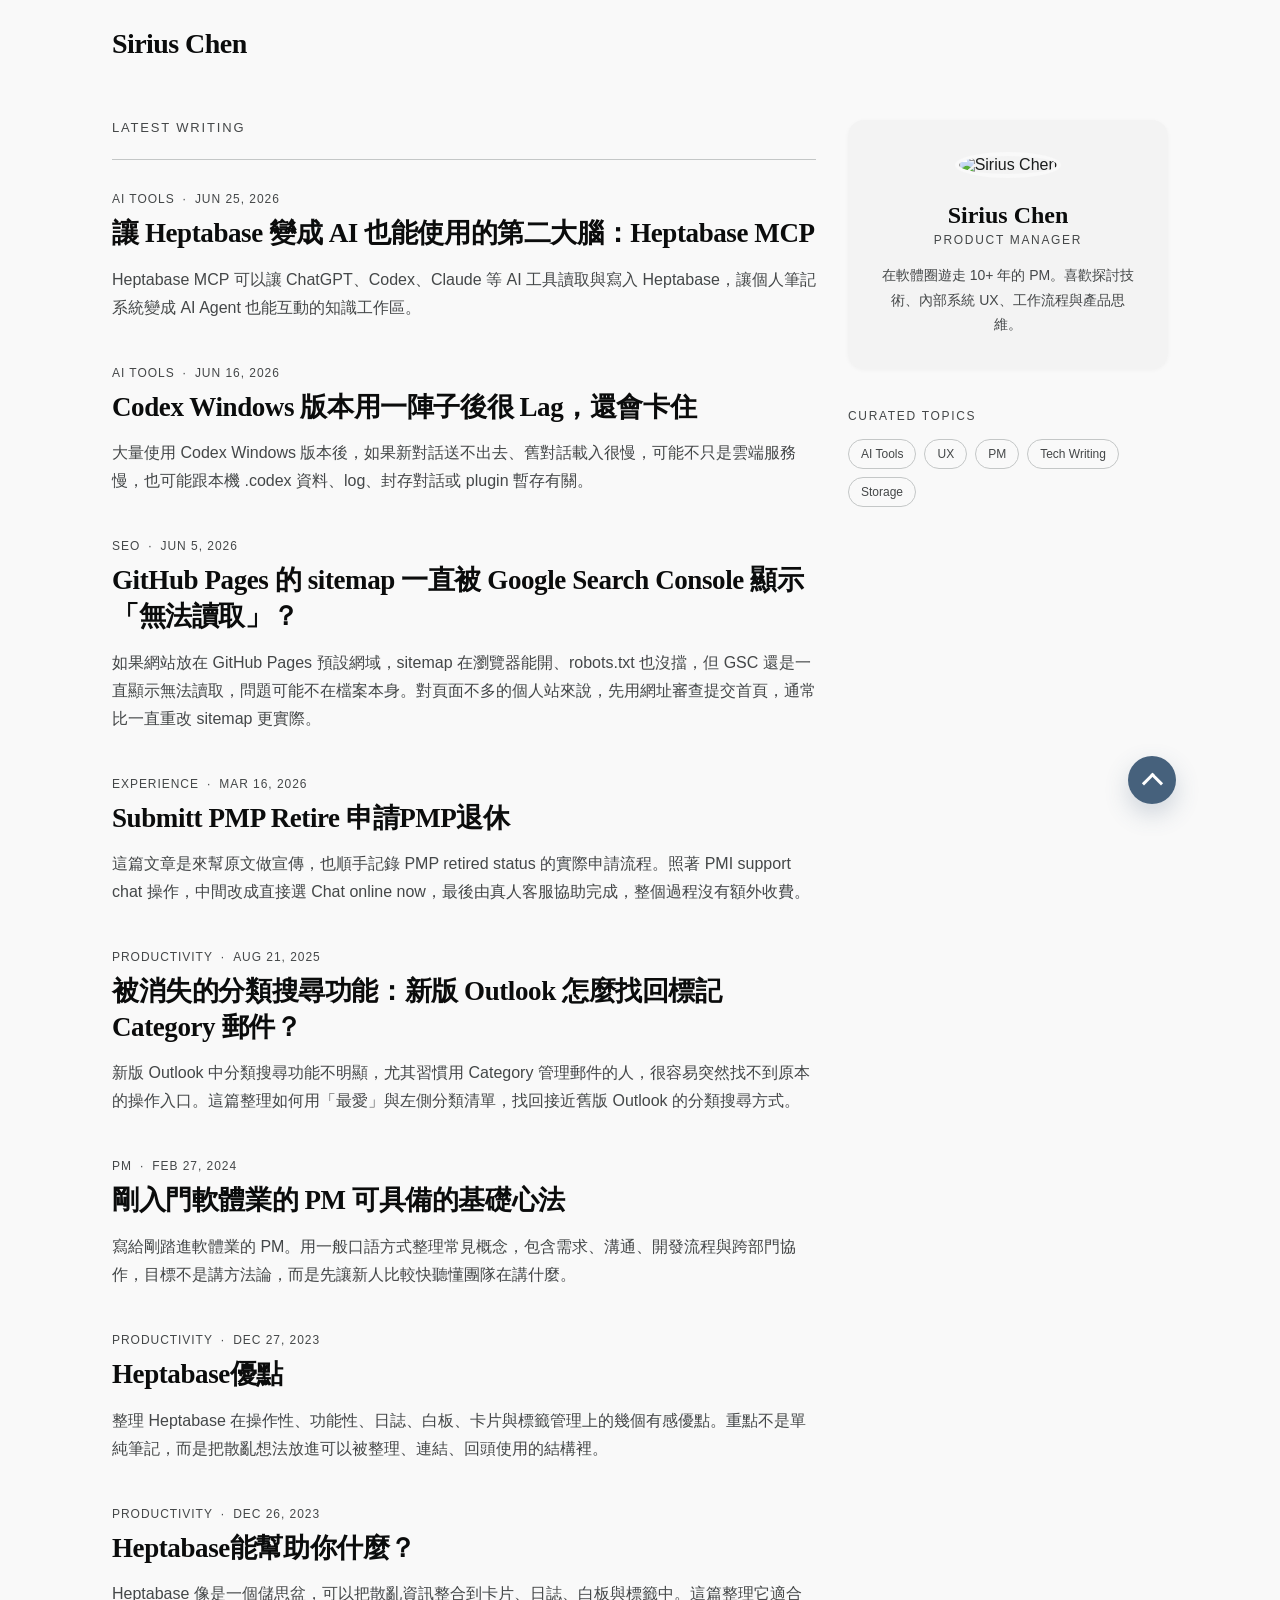
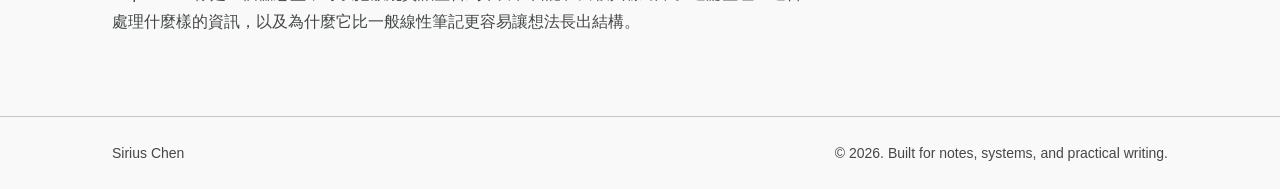
==== index.html @ a60af759 "Add Heptabase MCP article to homepage" ====
<!DOCTYPE html>
<html lang="zh-Hant" itemscope itemtype="https://schema.org/WebSite">
<head>
  <meta charset="UTF-8" />
  <meta name="viewport" content="width=device-width, initial-scale=1.0" />
  <meta http-equiv="Content-Security-Policy" content="default-src 'self'; script-src 'self' https://www.googletagmanager.com; style-src 'self' https://fonts.googleapis.com; font-src https://fonts.gstatic.com; img-src 'self' data: https://avatars.githubusercontent.com https://miro.medium.com https://www.google-analytics.com https://www.googletagmanager.com; connect-src 'self' https://www.google-analytics.com https://region1.google-analytics.com https://analytics.google.com; object-src 'none'; base-uri 'self'; form-action 'none'; upgrade-insecure-requests" />
  <meta name="referrer" content="strict-origin-when-cross-origin" />
  <meta name="google-site-verification" content="9Rqjao41wsX3gWaNr43KaB57rugNx2nP4c1n6tRnTf4" />
  <meta name="description" content="Sirius Chen 的個人寫作網站，整理產品管理、內部系統 UX、技術寫作、軟體 PM 基礎與生產力工具使用經驗。" />
  <meta name="author" content="Sirius Chen" />
  <meta name="robots" content="index, follow, max-image-preview:large" />
  <meta property="og:type" content="website" />
  <meta property="og:title" content="Sirius Chen | PM Notes, UX Notes, Tech Writing" />
  <meta property="og:description" content="產品管理、內部系統 UX、技術寫作與生產力工具筆記。" />
  <meta property="og:url" content="https://rainsilent.github.io/" />
  <meta property="og:image" content="https://avatars.githubusercontent.com/u/31679797?v=4" />
  <meta name="twitter:card" content="summary" />
  <meta itemprop="name" content="Sirius Chen" />
  <meta itemprop="url" content="https://rainsilent.github.io/" />
  <title>Sirius Chen | PM Notes, UX Notes, Tech Writing</title>
  <link rel="canonical" href="https://rainsilent.github.io/" />
  <link rel="icon" type="image/png" sizes="32x32" href="/favicon-32x32.png?v=5" />
  <link rel="icon" type="image/png" sizes="16x16" href="/favicon-16x16.png?v=5" />
  <link rel="shortcut icon" href="/favicon.ico?v=5" />
  <link rel="preconnect" href="https://fonts.googleapis.com" />
  <link rel="preconnect" href="https://fonts.gstatic.com" crossorigin />
  <link href="https://fonts.googleapis.com/css2?family=Inter:wght@400;500;600&family=Source+Serif+4:opsz,wght@8..60,400;600;700&display=swap" rel="stylesheet" />
  <link rel="stylesheet" href="/assets/site.css" />
  <script async src="https://www.googletagmanager.com/gtag/js?id=G-TNK5EKH9TE"></script>
  <script src="/assets/analytics.js" defer></script>
</head>
<body id="top">
  <div class="home-site" itemprop="about" itemscope itemtype="https://schema.org/Person">
    <header class="header"><a class="brand" href="/" itemprop="url"><span itemprop="name">Sirius Chen</span></a></header>
    <main class="home-layout">
      <section>
        <div class="section-label">Latest Writing</div><div class="rule"></div>
        <div class="post-list">
          <article class="post" itemscope itemtype="https://schema.org/Article"><div class="post-meta"><span itemprop="articleSection">AI Tools</span><span>·</span><time datetime="2026-06-25" itemprop="datePublished">Jun 25, 2026</time></div><h1 itemprop="headline"><a href="/articles/heptabase-mcp.html" itemprop="url">讓 Heptabase 變成 AI 也能使用的第二大腦：Heptabase MCP</a></h1><p itemprop="description">Heptabase MCP 可以讓 ChatGPT、Codex、Claude 等 AI 工具讀取與寫入 Heptabase，讓個人筆記系統變成 AI Agent 也能互動的知識工作區。</p></article>
          <article class="post" itemscope itemtype="https://schema.org/Article"><div class="post-meta"><span itemprop="articleSection">AI Tools</span><span>·</span><time datetime="2026-06-16" itemprop="datePublished">Jun 16, 2026</time></div><h1 itemprop="headline"><a href="/articles/codex-windows-lag-or-freeze.html" itemprop="url">Codex Windows 版本用一陣子後很 Lag，還會卡住</a></h1><p itemprop="description">大量使用 Codex Windows 版本後，如果新對話送不出去、舊對話載入很慢，可能不只是雲端服務慢，也可能跟本機 .codex 資料、log、封存對話或 plugin 暫存有關。</p></article>
          <article class="post" itemscope itemtype="https://schema.org/Article"><div class="post-meta"><span itemprop="articleSection">SEO</span><span>·</span><time datetime="2026-06-05" itemprop="datePublished">Jun 5, 2026</time></div><h1 itemprop="headline"><a href="/articles/github-pages-sitemap-gsc.html" itemprop="url">GitHub Pages 的 sitemap 一直被 Google Search Console 顯示「無法讀取」？</a></h1><p itemprop="description">如果網站放在 GitHub Pages 預設網域，sitemap 在瀏覽器能開、robots.txt 也沒擋，但 GSC 還是一直顯示無法讀取，問題可能不在檔案本身。對頁面不多的個人站來說，先用網址審查提交首頁，通常比一直重改 sitemap 更實際。</p></article>
          <article class="post" itemscope itemtype="https://schema.org/Article"><div class="post-meta"><span itemprop="articleSection">Experience</span><span>·</span><time datetime="2026-03-16" itemprop="datePublished">Mar 16, 2026</time></div><h1 itemprop="headline"><a href="/articles/pmp-retire.html" itemprop="url">Submitt PMP Retire 申請PMP退休</a></h1><p itemprop="description">這篇文章是來幫原文做宣傳，也順手記錄 PMP retired status 的實際申請流程。照著 PMI support chat 操作，中間改成直接選 Chat online now，最後由真人客服協助完成，整個過程沒有額外收費。</p></article>
          <article class="post" itemscope itemtype="https://schema.org/Article"><div class="post-meta"><span itemprop="articleSection">Productivity</span><span>·</span><time datetime="2025-08-21" itemprop="datePublished">Aug 21, 2025</time></div><h1 itemprop="headline"><a href="/articles/outlook-category-search.html" itemprop="url">被消失的分類搜尋功能：新版 Outlook 怎麼找回標記Category 郵件？</a></h1><p itemprop="description">新版 Outlook 中分類搜尋功能不明顯，尤其習慣用 Category 管理郵件的人，很容易突然找不到原本的操作入口。這篇整理如何用「最愛」與左側分類清單，找回接近舊版 Outlook 的分類搜尋方式。</p></article>
          <article class="post" itemscope itemtype="https://schema.org/Article"><div class="post-meta"><span itemprop="articleSection">PM</span><span>·</span><time datetime="2024-02-27" itemprop="datePublished">Feb 27, 2024</time></div><h1 itemprop="headline"><a href="/articles/pm-basic-mindset.html" itemprop="url">剛入門軟體業的 PM 可具備的基礎心法</a></h1><p itemprop="description">寫給剛踏進軟體業的 PM。用一般口語方式整理常見概念，包含需求、溝通、開發流程與跨部門協作，目標不是講方法論，而是先讓新人比較快聽懂團隊在講什麼。</p></article>
          <article class="post" itemscope itemtype="https://schema.org/Article"><div class="post-meta"><span itemprop="articleSection">Productivity</span><span>·</span><time datetime="2023-12-27" itemprop="datePublished">Dec 27, 2023</time></div><h1 itemprop="headline"><a href="/articles/heptabase-benefits.html" itemprop="url">Heptabase優點</a></h1><p itemprop="description">整理 Heptabase 在操作性、功能性、日誌、白板、卡片與標籤管理上的幾個有感優點。重點不是單純筆記，而是把散亂想法放進可以被整理、連結、回頭使用的結構裡。</p></article>
          <article class="post" itemscope itemtype="https://schema.org/Article"><div class="post-meta"><span itemprop="articleSection">Productivity</span><span>·</span><time datetime="2023-12-26" itemprop="datePublished">Dec 26, 2023</time></div><h1 itemprop="headline"><a href="/articles/heptabase-help.html" itemprop="url">Heptabase能幫助你什麼？</a></h1><p itemprop="description">Heptabase 像是一個儲思盆，可以把散亂資訊整合到卡片、日誌、白板與標籤中。這篇整理它適合處理什麼樣的資訊，以及為什麼它比一般線性筆記更容易讓想法長出結構。</p></article>
        </div>
      </section>
      <aside class="sidebar"><section class="profile-card"><img class="avatar" src="https://avatars.githubusercontent.com/u/31679797?v=4" alt="Sirius Chen" itemprop="image" /><h2 itemprop="name">Sirius Chen</h2><div class="role" itemprop="jobTitle">Product Manager</div><p class="bio" itemprop="description">在軟體圈遊走 10+ 年的 PM。喜歡探討技術、內部系統 UX、工作流程與產品思維。</p></section><section class="topics"><h3>Curated Topics</h3><div class="topic-list"><span>AI Tools</span><span>UX</span><span>PM</span><span>Tech Writing</span><span>Storage</span></div></section></aside>
    </main>
    <a class="back-to-top" href="#top" aria-label="Back to top">⌃</a>
    <footer class="footer"><div class="footer-inner"><span>Sirius Chen</span><span>© 2026. Built for notes, systems, and practical writing.</span></div></footer>
  </div>
</body>
</html>
---- assets/site.css ----
:root {
  --background: #f9f9f9;
  --surface: #ffffff;
  --surface-low: #f3f3f3;
  --text: #1a1c1c;
  --muted: #444748;
  --line: #c4c7c7;
  --secondary: #46617c;
  --primary: #0b0c0c;
  --container: 1120px;
  --page-pad: 32px;
  --main-col: 704px;
  --side-col: 320px;
  --col-gap: 32px;
}

* { box-sizing: border-box; }

html { scroll-behavior: smooth; }

body {
  margin: 0;
  font-family: Inter, Arial, "Noto Sans TC", sans-serif;
  color: var(--text);
  background: var(--background);
}

.header {
  max-width: var(--container);
  width: 100%;
  margin: 0 auto;
  padding: 28px var(--page-pad);
  display: flex;
  align-items: center;
}

.brand {
  font-family: "Source Serif 4", Georgia, serif;
  font-size: 28px;
  font-weight: 700;
  color: var(--primary);
  text-decoration: none;
  letter-spacing: -0.02em;
}

.footer { border-top: 1px solid var(--line); }

.footer-inner {
  max-width: var(--container);
  margin: 0 auto;
  padding: 28px var(--page-pad);
  display: flex;
  justify-content: space-between;
  gap: 16px;
  color: var(--muted);
  font-size: 14px;
}

.home-site {
  min-height: 100vh;
  display: flex;
  flex-direction: column;
}

.home-layout {
  max-width: var(--container);
  width: 100%;
  margin: 0 auto;
  padding: 32px var(--page-pad) 80px;
  display: grid;
  grid-template-columns: var(--main-col) var(--side-col);
  gap: var(--col-gap);
  flex-grow: 1;
}

.section-label {
  font-size: 13px;
  font-weight: 500;
  letter-spacing: 0.14em;
  color: var(--muted);
  text-transform: uppercase;
  margin-bottom: 24px;
}

.rule {
  height: 1px;
  background: var(--line);
  margin-bottom: 32px;
}

.post-list {
  display: grid;
  gap: 44px;
}

.post-meta,
.meta {
  display: flex;
  flex-wrap: wrap;
  gap: 8px;
  align-items: center;
  color: var(--muted);
  font-size: 12px;
  font-weight: 500;
  letter-spacing: 0.08em;
  text-transform: uppercase;
  margin-bottom: 10px;
}

.post h1 {
  margin: 0 0 14px;
  font-family: "Source Serif 4", Georgia, "Noto Serif TC", serif;
  font-size: 27px;
  line-height: 1.32;
  font-weight: 600;
  letter-spacing: -0.015em;
}

.post h1 a {
  color: var(--primary);
  text-decoration: none;
  transition: color 0.2s ease;
}

.post h1 a:hover { color: var(--secondary); }

.post p {
  max-width: 720px;
  margin: 0;
  color: var(--muted);
  font-size: 16px;
  line-height: 1.75;
}

.sidebar {
  display: grid;
  align-content: start;
  gap: 40px;
}

.profile-card {
  background: var(--surface-low);
  border-radius: 16px;
  box-shadow: 0 1px 4px rgba(0, 0, 0, 0.04);
  padding: 32px;
  text-align: center;
  position: sticky;
  top: 24px;
}

.avatar {
  width: 96px;
  height: 96px;
  border-radius: 50%;
  object-fit: cover;
  margin-bottom: 24px;
  border: 4px solid var(--background);
}

.profile-card h2 {
  margin: 0 0 4px;
  font-family: "Source Serif 4", Georgia, serif;
  font-size: 24px;
  font-weight: 700;
  color: var(--primary);
}

.role {
  margin-bottom: 16px;
  color: var(--muted);
  font-size: 12px;
  font-weight: 500;
  letter-spacing: 0.14em;
  text-transform: uppercase;
}

.bio {
  margin: 0;
  color: var(--muted);
  font-size: 14px;
  line-height: 1.75;
}

.topics h3,
.recent h3 {
  margin: 0 0 16px;
  color: var(--muted);
  font-size: 12px;
  font-weight: 500;
  letter-spacing: 0.14em;
  text-transform: uppercase;
}

.topic-list {
  display: flex;
  flex-wrap: wrap;
  gap: 8px;
}

.topic-list span {
  border: 1px solid var(--line);
  border-radius: 999px;
  padding: 7px 12px;
  color: var(--muted);
  font-size: 12px;
  font-weight: 500;
  background: transparent;
}

.article-page {
  max-width: var(--container);
  margin: 0 auto;
  padding: 32px var(--page-pad) 88px;
  display: grid;
  grid-template-columns: minmax(0, 760px) 300px;
  gap: 56px;
}

.back-link {
  display: inline-block;
  margin-bottom: 40px;
  color: var(--muted);
  text-decoration: none;
  font-size: 13px;
  font-weight: 500;
  letter-spacing: 0.08em;
  text-transform: uppercase;
}

.back-link:hover { color: var(--secondary); }

.article-title {
  margin: 0 0 28px;
  font-family: "Source Serif 4", Georgia, "Noto Serif TC", serif;
  font-size: 30px;
  line-height: 1.34;
  font-weight: 650;
  letter-spacing: -0.012em;
  color: var(--primary);
}

.article-body {
  font-family: "Source Serif 4", Georgia, "Noto Serif TC", serif;
  font-size: 19px;
  line-height: 1.82;
}

.article-body p { margin: 0 0 28px; }

.article-body ul {
  margin: 0 0 28px 1.2em;
  padding: 0;
}

.article-body li {
  margin-bottom: 8px;
}

.article-body pre {
  margin: 0 0 28px;
  padding: 18px 20px;
  overflow-x: auto;
  border: 1px solid rgba(70, 97, 124, 0.18);
  border-radius: 12px;
  background: #eef0f2;
  color: #25384a;
  font-family: Inter, Arial, "Noto Sans TC", sans-serif;
  font-size: 14px;
  line-height: 1.65;
}

.article-body pre code {
  padding: 0;
  border: 0;
  background: transparent;
  font-size: inherit;
}

.article-body h2 {
  margin: 44px 0 16px;
  font-family: Inter, Arial, "Noto Sans TC", sans-serif;
  font-size: 16px;
  letter-spacing: 0.04em;
  color: var(--secondary);
}

.article-body a {
  color: var(--primary);
  text-decoration-thickness: 1px;
  text-underline-offset: 4px;
  word-break: break-word;
}

.article-body code,
.post code,
.bio code {
  padding: 0.12em 0.36em;
  border: 1px solid rgba(70, 97, 124, 0.18);
  border-radius: 6px;
  background: #eef0f2;
  color: #25384a;
  font-family: Inter, Arial, "Noto Sans TC", sans-serif;
  font-size: 0.9em;
  font-weight: 500;
  letter-spacing: 0;
  word-break: break-word;
}

.article-body blockquote,
.article-body .highlight-block {
  margin: 0 0 36px;
  padding: 24px 28px;
  background: var(--surface-low);
  border-left: 4px solid var(--secondary);
  border-radius: 12px;
  color: var(--muted);
  font-family: Inter, Arial, "Noto Sans TC", sans-serif;
  font-size: 16px;
  line-height: 1.75;
}

.article-body .highlight-block {
  color: var(--text);
}

.article-body .highlight-block p,
p.highlight-block {
  margin-bottom: 28px;
}

.article-body figure {
  margin: 44px 0;
  padding: 0;
  background: transparent;
  border: 0;
  border-radius: 0;
  box-shadow: none;
}

.article-body figure img {
  display: block;
  max-width: 100%;
  height: auto;
  margin: 0 auto;
  border-radius: 0;
}

.article-body figcaption {
  margin-top: 12px;
  color: var(--muted);
  font-family: Inter, Arial, sans-serif;
  font-size: 12px;
  line-height: 1.5;
  text-align: center;
}

.back-to-top {
  position: fixed;
  right: max(28px, calc((100vw - var(--container)) / 2 + 24px));
  bottom: 96px;
  z-index: 20;
  width: 48px;
  height: 48px;
  border-radius: 50%;
  display: flex;
  align-items: center;
  justify-content: center;
  background: var(--secondary);
  color: #fff;
  text-decoration: none;
  font-size: 0;
  line-height: 1;
  box-shadow: 0 10px 24px rgba(70, 97, 124, 0.24);
  transition: transform 0.2s ease, background 0.2s ease, box-shadow 0.2s ease;
}

.back-to-top::before {
  content: "";
  width: 12px;
  height: 12px;
  border-top: 3px solid currentColor;
  border-left: 3px solid currentColor;
  transform: rotate(45deg) translate(2px, 2px);
}

.back-to-top:hover {
  background: var(--primary);
  transform: translateY(-2px);
  box-shadow: 0 14px 28px rgba(11, 12, 12, 0.2);
}

.aside-block {
  position: sticky;
  top: 28px;
  display: grid;
  gap: 36px;
}

.recent a {
  display: block;
  color: var(--primary);
  text-decoration: none;
  font-family: "Source Serif 4", Georgia, serif;
  font-size: 16px;
  line-height: 1.35;
  font-weight: 600;
  margin-bottom: 16px;
}

.recent a:hover { color: var(--secondary); }

.author-card {
  margin-top: 64px;
  padding-top: 32px;
  border-top: 1px solid var(--line);
}

.author-inner {
  display: flex;
  gap: 24px;
  align-items: center;
  background: var(--surface-low);
  border-radius: 16px;
  padding: 28px;
}

.author-inner img {
  width: 88px;
  height: 88px;
  border-radius: 50%;
  object-fit: cover;
  border: 4px solid var(--background);
}

.author-inner h2 {
  margin: 0 0 4px;
  font-family: "Source Serif 4", Georgia, serif;
  font-size: 24px;
}

.author-inner .role {
  margin-bottom: 10px;
  color: var(--secondary);
}

.author-inner p {
  margin: 0;
  color: var(--muted);
  font-size: 15px;
  line-height: 1.6;
}

@media (max-width: 720px) {
  .back-to-top {
    right: 20px;
    bottom: 24px;
    width: 44px;
    height: 44px;
  }
}
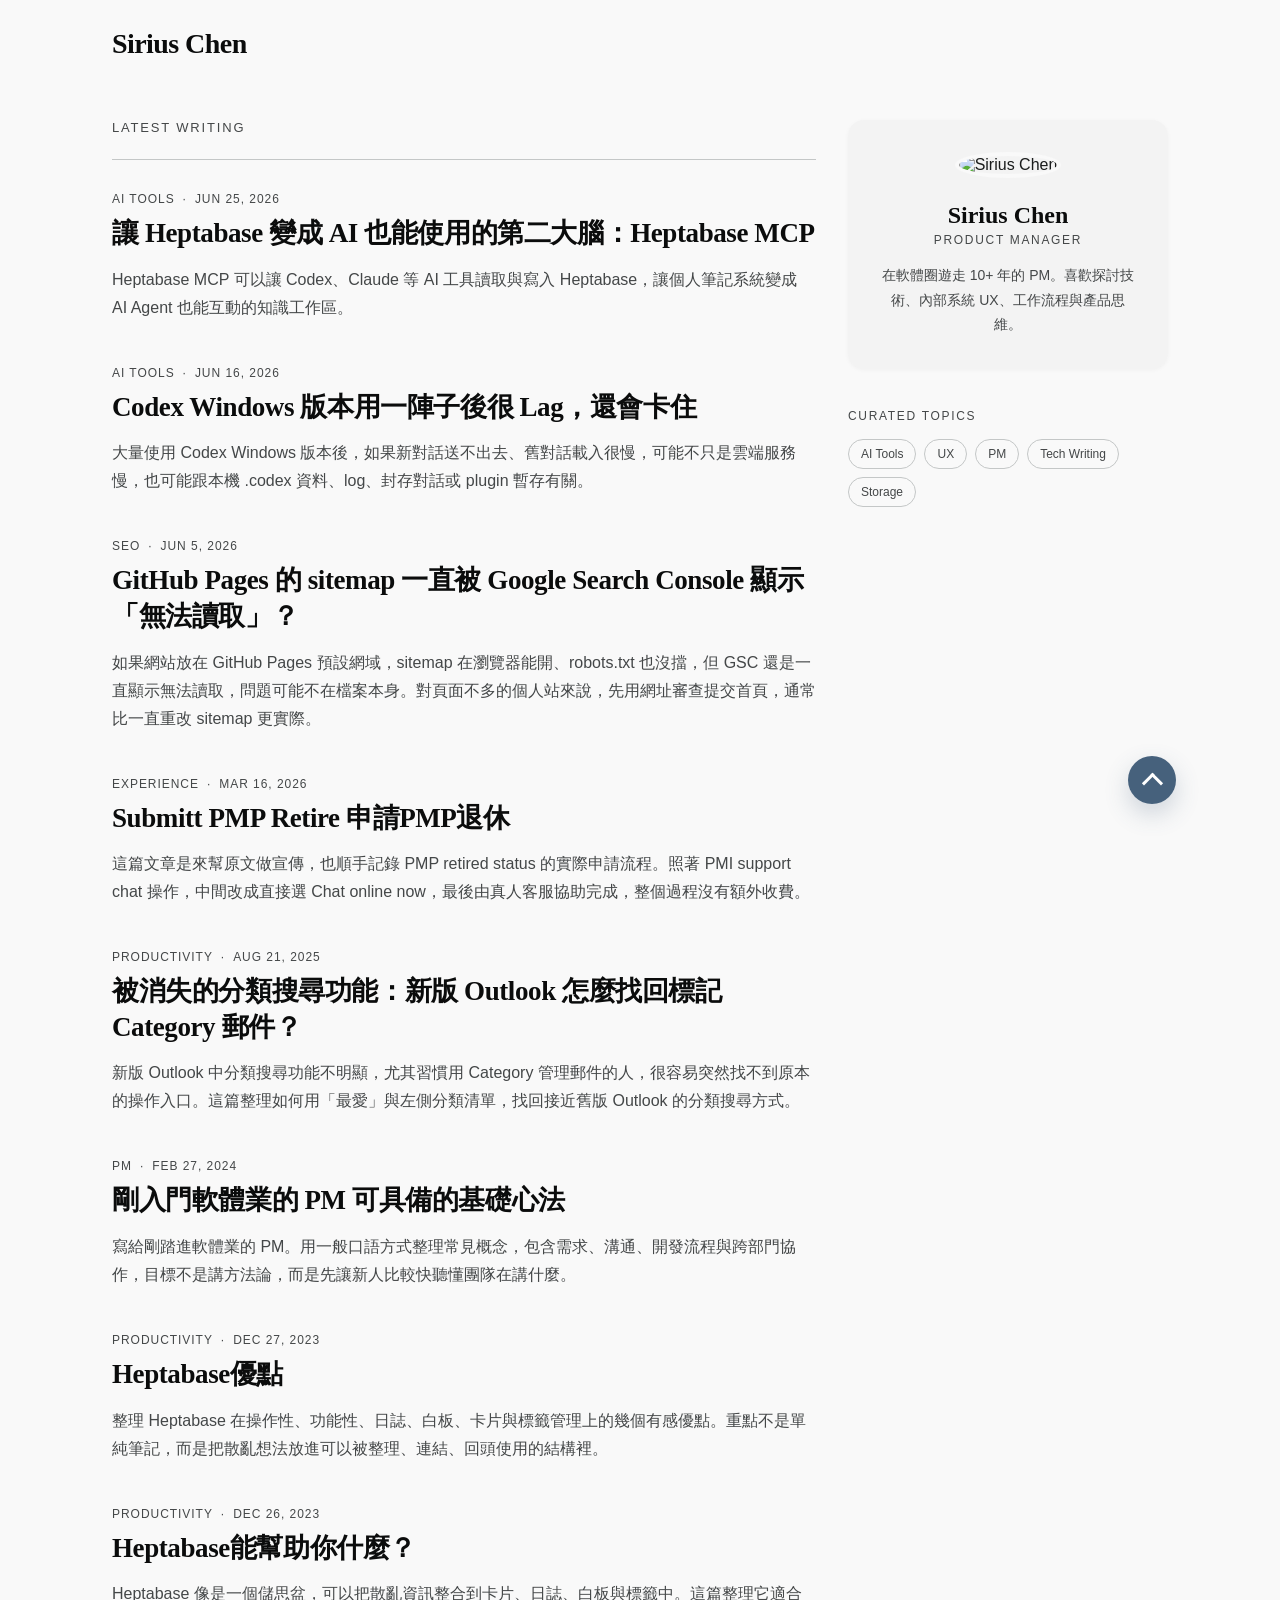
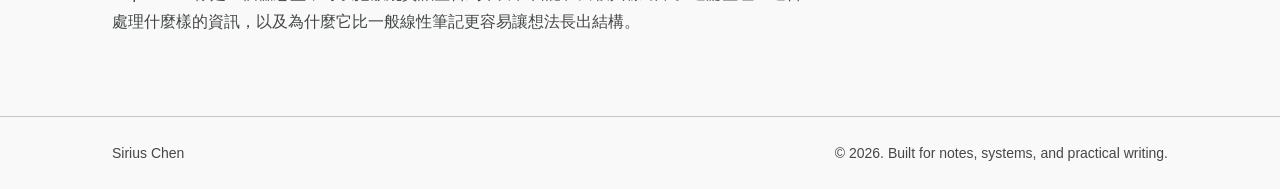
==== commit 9288ae2e: "Correct Heptabase MCP summary" ====
--- a/index.html
+++ b/index.html
@@ -36,7 +36,7 @@
       <section>
         <div class="section-label">Latest Writing</div><div class="rule"></div>
         <div class="post-list">
-          <article class="post" itemscope itemtype="https://schema.org/Article"><div class="post-meta"><span itemprop="articleSection">AI Tools</span><span>·</span><time datetime="2026-06-25" itemprop="datePublished">Jun 25, 2026</time></div><h1 itemprop="headline"><a href="/articles/heptabase-mcp.html" itemprop="url">讓 Heptabase 變成 AI 也能使用的第二大腦：Heptabase MCP</a></h1><p itemprop="description">Heptabase MCP 可以讓 ChatGPT、Codex、Claude 等 AI 工具讀取與寫入 Heptabase，讓個人筆記系統變成 AI Agent 也能互動的知識工作區。</p></article>
+          <article class="post" itemscope itemtype="https://schema.org/Article"><div class="post-meta"><span itemprop="articleSection">AI Tools</span><span>·</span><time datetime="2026-06-25" itemprop="datePublished">Jun 25, 2026</time></div><h1 itemprop="headline"><a href="/articles/heptabase-mcp.html" itemprop="url">讓 Heptabase 變成 AI 也能使用的第二大腦：Heptabase MCP</a></h1><p itemprop="description">Heptabase MCP 可以讓 Codex、Claude 等 AI 工具讀取與寫入 Heptabase，讓個人筆記系統變成 AI Agent 也能互動的知識工作區。</p></article>
           <article class="post" itemscope itemtype="https://schema.org/Article"><div class="post-meta"><span itemprop="articleSection">AI Tools</span><span>·</span><time datetime="2026-06-16" itemprop="datePublished">Jun 16, 2026</time></div><h1 itemprop="headline"><a href="/articles/codex-windows-lag-or-freeze.html" itemprop="url">Codex Windows 版本用一陣子後很 Lag，還會卡住</a></h1><p itemprop="description">大量使用 Codex Windows 版本後，如果新對話送不出去、舊對話載入很慢，可能不只是雲端服務慢，也可能跟本機 .codex 資料、log、封存對話或 plugin 暫存有關。</p></article>
           <article class="post" itemscope itemtype="https://schema.org/Article"><div class="post-meta"><span itemprop="articleSection">SEO</span><span>·</span><time datetime="2026-06-05" itemprop="datePublished">Jun 5, 2026</time></div><h1 itemprop="headline"><a href="/articles/github-pages-sitemap-gsc.html" itemprop="url">GitHub Pages 的 sitemap 一直被 Google Search Console 顯示「無法讀取」？</a></h1><p itemprop="description">如果網站放在 GitHub Pages 預設網域，sitemap 在瀏覽器能開、robots.txt 也沒擋，但 GSC 還是一直顯示無法讀取，問題可能不在檔案本身。對頁面不多的個人站來說，先用網址審查提交首頁，通常比一直重改 sitemap 更實際。</p></article>
           <article class="post" itemscope itemtype="https://schema.org/Article"><div class="post-meta"><span itemprop="articleSection">Experience</span><span>·</span><time datetime="2026-03-16" itemprop="datePublished">Mar 16, 2026</time></div><h1 itemprop="headline"><a href="/articles/pmp-retire.html" itemprop="url">Submitt PMP Retire 申請PMP退休</a></h1><p itemprop="description">這篇文章是來幫原文做宣傳，也順手記錄 PMP retired status 的實際申請流程。照著 PMI support chat 操作，中間改成直接選 Chat online now，最後由真人客服協助完成，整個過程沒有額外收費。</p></article>
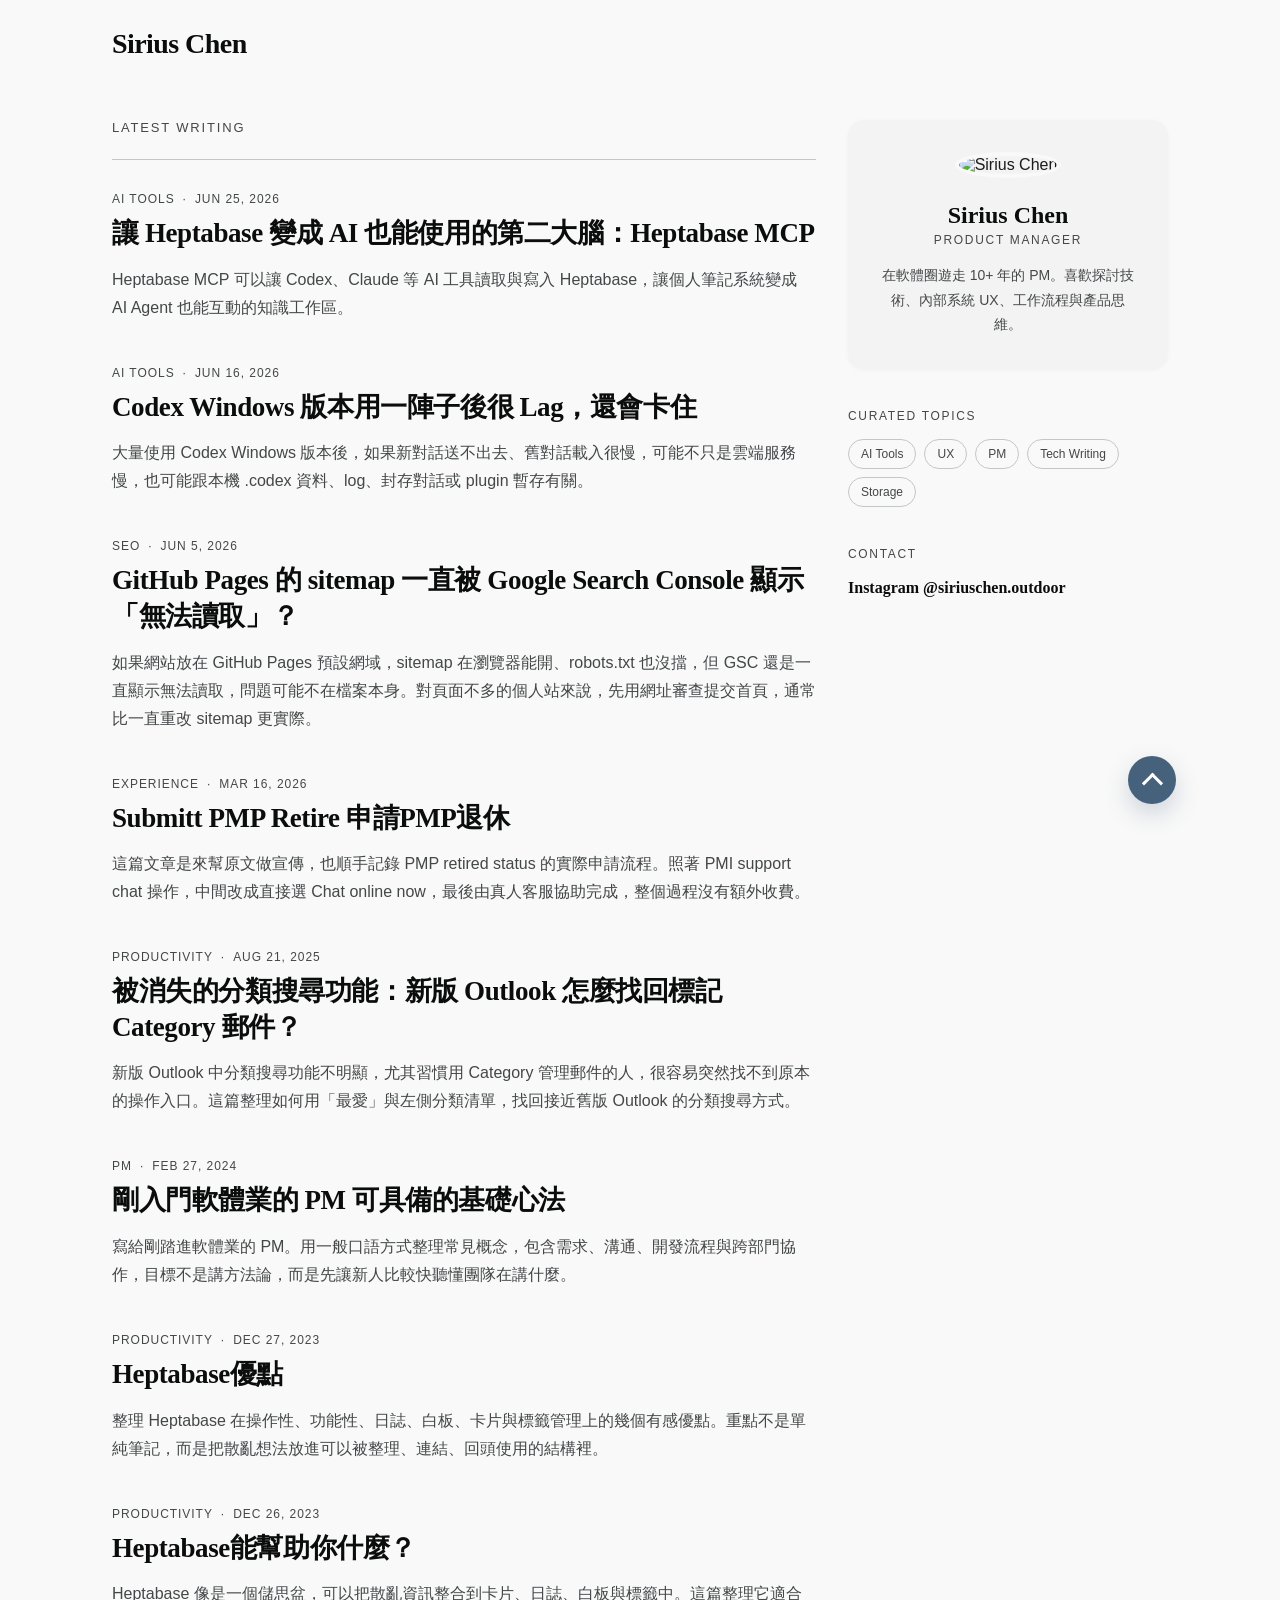
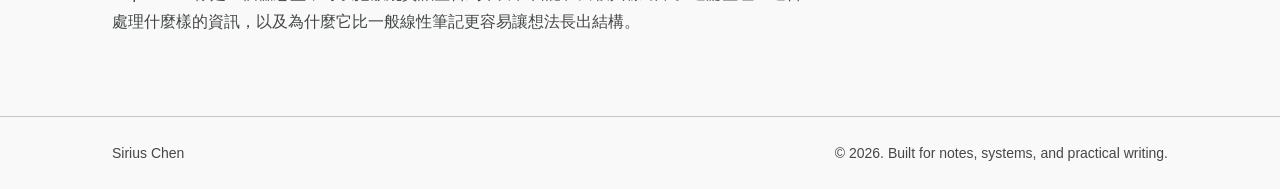
==== commit efbc999e: "Add Instagram contact to homepage" ====
--- a/index.html
+++ b/index.html
@@ -19,9 +19,11 @@
   <meta itemprop="url" content="https://rainsilent.github.io/" />
   <title>Sirius Chen | PM Notes, UX Notes, Tech Writing</title>
   <link rel="canonical" href="https://rainsilent.github.io/" />
-  <link rel="icon" type="image/png" sizes="32x32" href="/favicon-32x32.png?v=5" />
-  <link rel="icon" type="image/png" sizes="16x16" href="/favicon-16x16.png?v=5" />
-  <link rel="shortcut icon" href="/favicon.ico?v=5" />
+  <link rel="icon" href="/favicon.ico?v=6" sizes="any" />
+  <link rel="icon" type="image/png" sizes="32x32" href="/favicon-32x32.png?v=6" />
+  <link rel="icon" type="image/png" sizes="16x16" href="/favicon-16x16.png?v=6" />
+  <link rel="apple-touch-icon" href="/favicon-32x32.png?v=6" />
+  <link rel="shortcut icon" href="/favicon.ico?v=6" />
   <link rel="preconnect" href="https://fonts.googleapis.com" />
   <link rel="preconnect" href="https://fonts.gstatic.com" crossorigin />
   <link href="https://fonts.googleapis.com/css2?family=Inter:wght@400;500;600&family=Source+Serif+4:opsz,wght@8..60,400;600;700&display=swap" rel="stylesheet" />
@@ -46,7 +48,7 @@
           <article class="post" itemscope itemtype="https://schema.org/Article"><div class="post-meta"><span itemprop="articleSection">Productivity</span><span>·</span><time datetime="2023-12-26" itemprop="datePublished">Dec 26, 2023</time></div><h1 itemprop="headline"><a href="/articles/heptabase-help.html" itemprop="url">Heptabase能幫助你什麼？</a></h1><p itemprop="description">Heptabase 像是一個儲思盆，可以把散亂資訊整合到卡片、日誌、白板與標籤中。這篇整理它適合處理什麼樣的資訊，以及為什麼它比一般線性筆記更容易讓想法長出結構。</p></article>
         </div>
       </section>
-      <aside class="sidebar"><section class="profile-card"><img class="avatar" src="https://avatars.githubusercontent.com/u/31679797?v=4" alt="Sirius Chen" itemprop="image" /><h2 itemprop="name">Sirius Chen</h2><div class="role" itemprop="jobTitle">Product Manager</div><p class="bio" itemprop="description">在軟體圈遊走 10+ 年的 PM。喜歡探討技術、內部系統 UX、工作流程與產品思維。</p></section><section class="topics"><h3>Curated Topics</h3><div class="topic-list"><span>AI Tools</span><span>UX</span><span>PM</span><span>Tech Writing</span><span>Storage</span></div></section></aside>
+      <aside class="sidebar"><section class="profile-card"><img class="avatar" src="https://avatars.githubusercontent.com/u/31679797?v=4" alt="Sirius Chen" itemprop="image" /><h2 itemprop="name">Sirius Chen</h2><div class="role" itemprop="jobTitle">Product Manager</div><p class="bio" itemprop="description">在軟體圈遊走 10+ 年的 PM。喜歡探討技術、內部系統 UX、工作流程與產品思維。</p></section><section class="topics"><h3>Curated Topics</h3><div class="topic-list"><span>AI Tools</span><span>UX</span><span>PM</span><span>Tech Writing</span><span>Storage</span></div></section><section class="recent"><h3>Contact</h3><a href="https://www.instagram.com/siriuschen.outdoor" target="_blank" rel="noopener noreferrer">Instagram @siriuschen.outdoor</a></section></aside>
     </main>
     <a class="back-to-top" href="#top" aria-label="Back to top">⌃</a>
     <footer class="footer"><div class="footer-inner"><span>Sirius Chen</span><span>© 2026. Built for notes, systems, and practical writing.</span></div></footer>
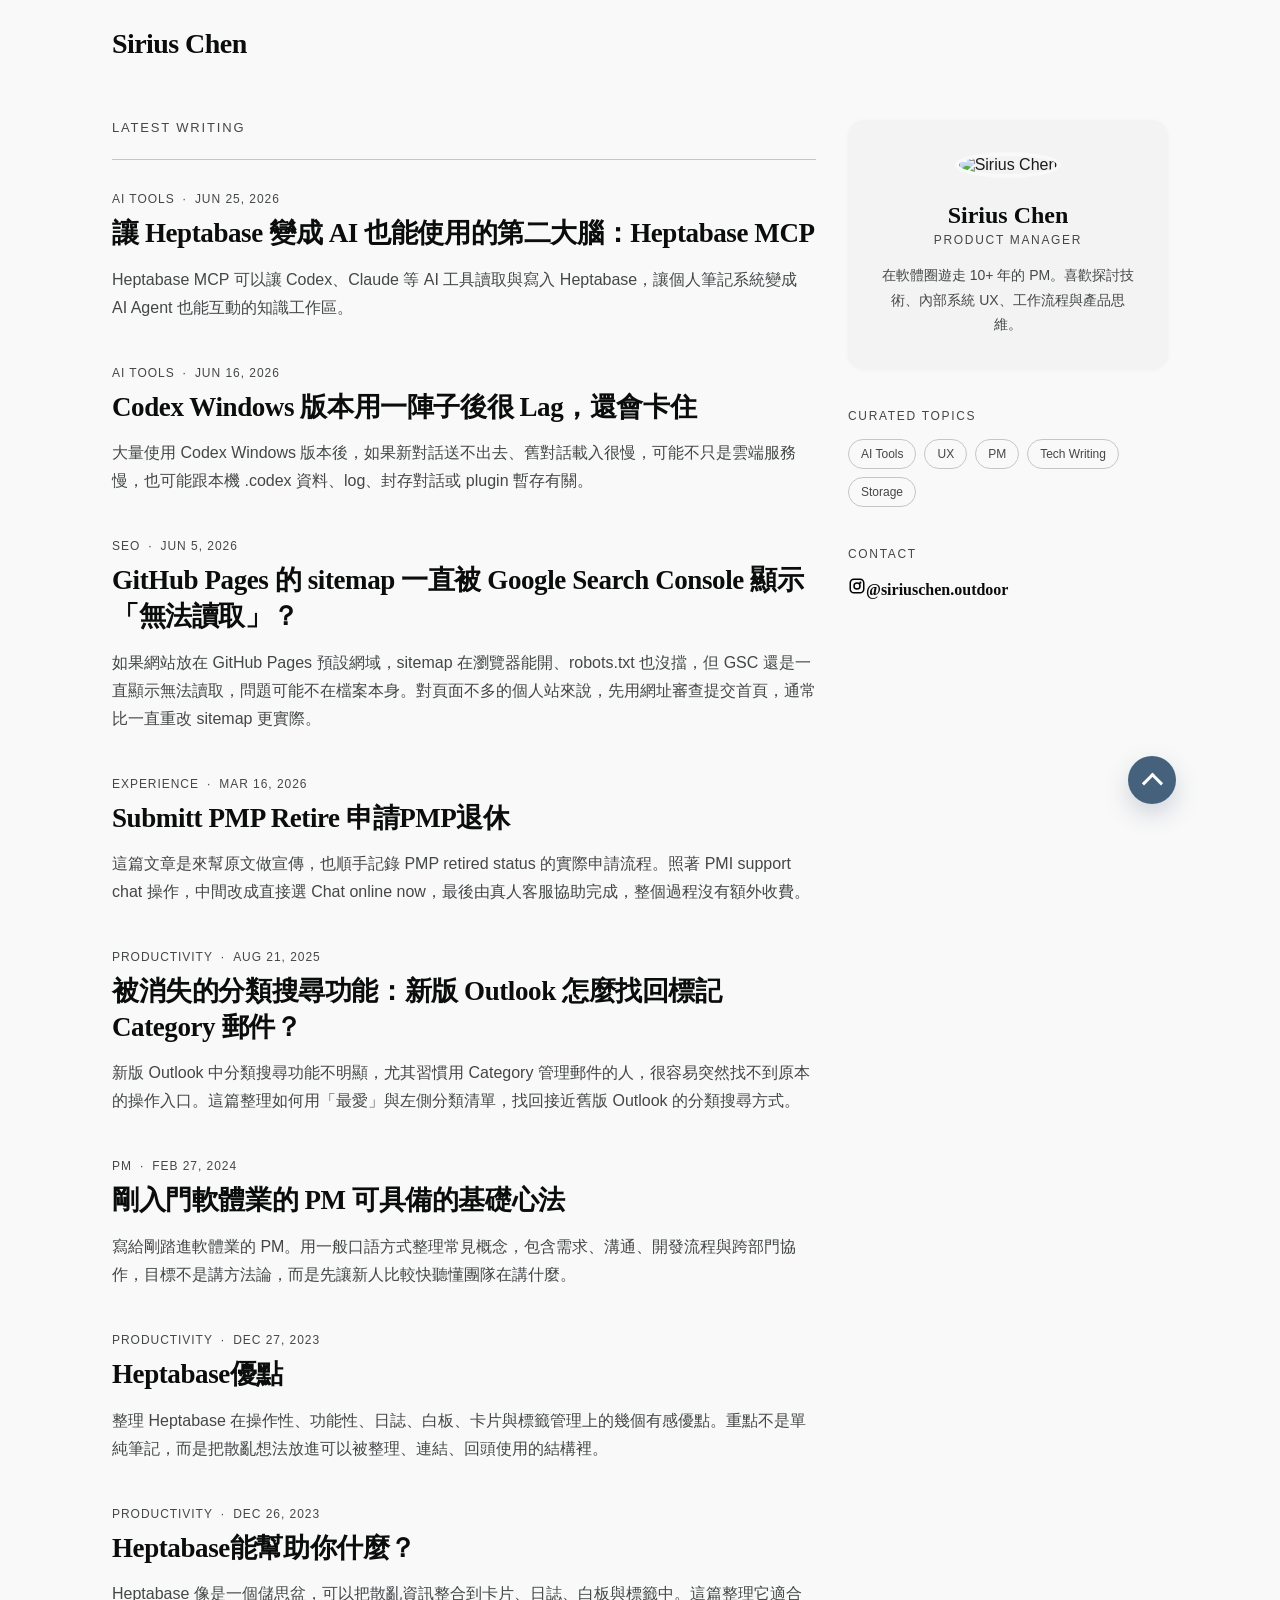
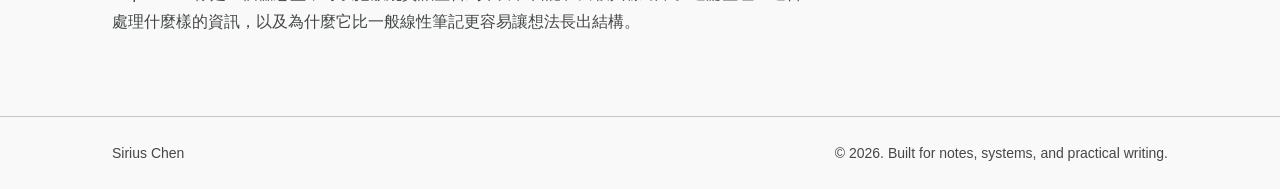
==== commit 359c8120: "Use Instagram icon and simplify favicon links" ====
--- a/index.html
+++ b/index.html
@@ -19,11 +19,8 @@
   <meta itemprop="url" content="https://rainsilent.github.io/" />
   <title>Sirius Chen | PM Notes, UX Notes, Tech Writing</title>
   <link rel="canonical" href="https://rainsilent.github.io/" />
-  <link rel="icon" href="/favicon.ico?v=6" sizes="any" />
-  <link rel="icon" type="image/png" sizes="32x32" href="/favicon-32x32.png?v=6" />
-  <link rel="icon" type="image/png" sizes="16x16" href="/favicon-16x16.png?v=6" />
-  <link rel="apple-touch-icon" href="/favicon-32x32.png?v=6" />
-  <link rel="shortcut icon" href="/favicon.ico?v=6" />
+  <link rel="icon" type="image/x-icon" href="/favicon.ico" />
+  <link rel="shortcut icon" type="image/x-icon" href="/favicon.ico" />
   <link rel="preconnect" href="https://fonts.googleapis.com" />
   <link rel="preconnect" href="https://fonts.gstatic.com" crossorigin />
   <link href="https://fonts.googleapis.com/css2?family=Inter:wght@400;500;600&family=Source+Serif+4:opsz,wght@8..60,400;600;700&display=swap" rel="stylesheet" />
@@ -48,7 +45,7 @@
           <article class="post" itemscope itemtype="https://schema.org/Article"><div class="post-meta"><span itemprop="articleSection">Productivity</span><span>·</span><time datetime="2023-12-26" itemprop="datePublished">Dec 26, 2023</time></div><h1 itemprop="headline"><a href="/articles/heptabase-help.html" itemprop="url">Heptabase能幫助你什麼？</a></h1><p itemprop="description">Heptabase 像是一個儲思盆，可以把散亂資訊整合到卡片、日誌、白板與標籤中。這篇整理它適合處理什麼樣的資訊，以及為什麼它比一般線性筆記更容易讓想法長出結構。</p></article>
         </div>
       </section>
-      <aside class="sidebar"><section class="profile-card"><img class="avatar" src="https://avatars.githubusercontent.com/u/31679797?v=4" alt="Sirius Chen" itemprop="image" /><h2 itemprop="name">Sirius Chen</h2><div class="role" itemprop="jobTitle">Product Manager</div><p class="bio" itemprop="description">在軟體圈遊走 10+ 年的 PM。喜歡探討技術、內部系統 UX、工作流程與產品思維。</p></section><section class="topics"><h3>Curated Topics</h3><div class="topic-list"><span>AI Tools</span><span>UX</span><span>PM</span><span>Tech Writing</span><span>Storage</span></div></section><section class="recent"><h3>Contact</h3><a href="https://www.instagram.com/siriuschen.outdoor" target="_blank" rel="noopener noreferrer">Instagram @siriuschen.outdoor</a></section></aside>
+      <aside class="sidebar"><section class="profile-card"><img class="avatar" src="https://avatars.githubusercontent.com/u/31679797?v=4" alt="Sirius Chen" itemprop="image" /><h2 itemprop="name">Sirius Chen</h2><div class="role" itemprop="jobTitle">Product Manager</div><p class="bio" itemprop="description">在軟體圈遊走 10+ 年的 PM。喜歡探討技術、內部系統 UX、工作流程與產品思維。</p></section><section class="topics"><h3>Curated Topics</h3><div class="topic-list"><span>AI Tools</span><span>UX</span><span>PM</span><span>Tech Writing</span><span>Storage</span></div></section><section class="recent"><h3>Contact</h3><a href="https://www.instagram.com/siriuschen.outdoor" target="_blank" rel="noopener noreferrer" aria-label="Instagram"><svg aria-hidden="true" viewBox="0 0 24 24" width="18" height="18" style="vertical-align:-3px;margin-right:8px;fill:currentColor"><path d="M7.8 2h8.4C19.4 2 22 4.6 22 7.8v8.4c0 3.2-2.6 5.8-5.8 5.8H7.8C4.6 22 2 19.4 2 16.2V7.8C2 4.6 4.6 2 7.8 2Zm0 2C5.7 4 4 5.7 4 7.8v8.4C4 18.3 5.7 20 7.8 20h8.4c2.1 0 3.8-1.7 3.8-3.8V7.8C20 5.7 18.3 4 16.2 4H7.8Zm8.7 2.1a1.4 1.4 0 1 1 0 2.8 1.4 1.4 0 0 1 0-2.8ZM12 7a5 5 0 1 1 0 10 5 5 0 0 1 0-10Zm0 2a3 3 0 1 0 0 6 3 3 0 0 0 0-6Z" /></svg>@siriuschen.outdoor</a></section></aside>
     </main>
     <a class="back-to-top" href="#top" aria-label="Back to top">⌃</a>
     <footer class="footer"><div class="footer-inner"><span>Sirius Chen</span><span>© 2026. Built for notes, systems, and practical writing.</span></div></footer>
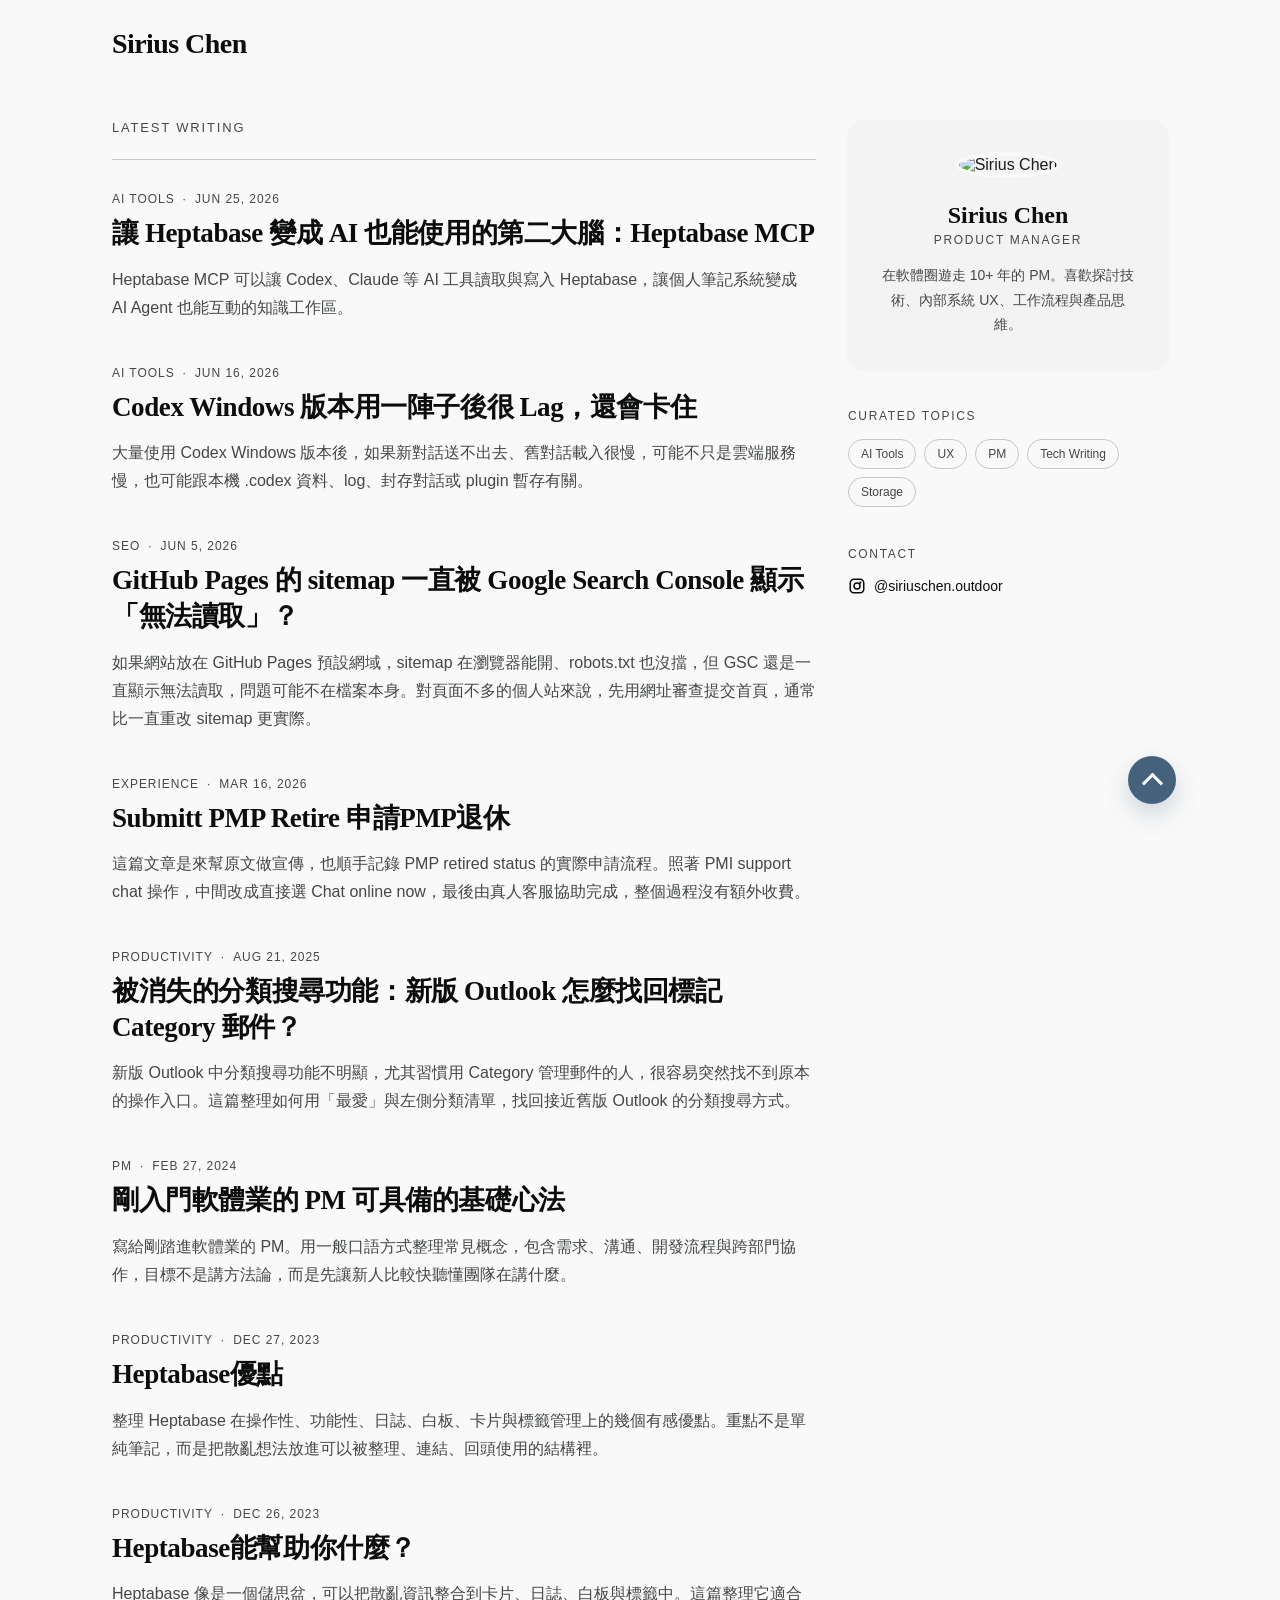
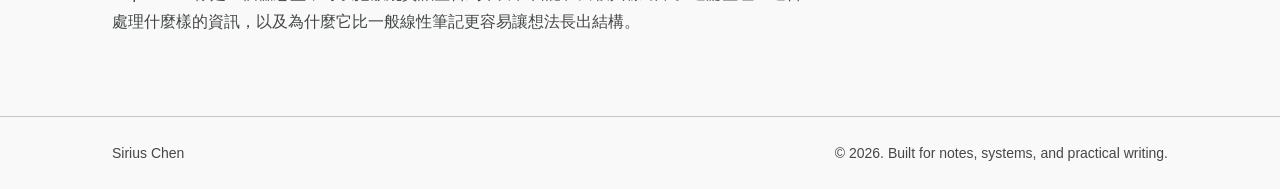
==== commit 4b554810: "Clean up Instagram contact markup" ====
--- a/index.html
+++ b/index.html
@@ -45,7 +45,7 @@
           <article class="post" itemscope itemtype="https://schema.org/Article"><div class="post-meta"><span itemprop="articleSection">Productivity</span><span>·</span><time datetime="2023-12-26" itemprop="datePublished">Dec 26, 2023</time></div><h1 itemprop="headline"><a href="/articles/heptabase-help.html" itemprop="url">Heptabase能幫助你什麼？</a></h1><p itemprop="description">Heptabase 像是一個儲思盆，可以把散亂資訊整合到卡片、日誌、白板與標籤中。這篇整理它適合處理什麼樣的資訊，以及為什麼它比一般線性筆記更容易讓想法長出結構。</p></article>
         </div>
       </section>
-      <aside class="sidebar"><section class="profile-card"><img class="avatar" src="https://avatars.githubusercontent.com/u/31679797?v=4" alt="Sirius Chen" itemprop="image" /><h2 itemprop="name">Sirius Chen</h2><div class="role" itemprop="jobTitle">Product Manager</div><p class="bio" itemprop="description">在軟體圈遊走 10+ 年的 PM。喜歡探討技術、內部系統 UX、工作流程與產品思維。</p></section><section class="topics"><h3>Curated Topics</h3><div class="topic-list"><span>AI Tools</span><span>UX</span><span>PM</span><span>Tech Writing</span><span>Storage</span></div></section><section class="recent"><h3>Contact</h3><a href="https://www.instagram.com/siriuschen.outdoor" target="_blank" rel="noopener noreferrer" aria-label="Instagram"><svg aria-hidden="true" viewBox="0 0 24 24" width="18" height="18" style="vertical-align:-3px;margin-right:8px;fill:currentColor"><path d="M7.8 2h8.4C19.4 2 22 4.6 22 7.8v8.4c0 3.2-2.6 5.8-5.8 5.8H7.8C4.6 22 2 19.4 2 16.2V7.8C2 4.6 4.6 2 7.8 2Zm0 2C5.7 4 4 5.7 4 7.8v8.4C4 18.3 5.7 20 7.8 20h8.4c2.1 0 3.8-1.7 3.8-3.8V7.8C20 5.7 18.3 4 16.2 4H7.8Zm8.7 2.1a1.4 1.4 0 1 1 0 2.8 1.4 1.4 0 0 1 0-2.8ZM12 7a5 5 0 1 1 0 10 5 5 0 0 1 0-10Zm0 2a3 3 0 1 0 0 6 3 3 0 0 0 0-6Z" /></svg>@siriuschen.outdoor</a></section></aside>
+      <aside class="sidebar"><section class="profile-card"><img class="avatar" src="https://avatars.githubusercontent.com/u/31679797?v=4" alt="Sirius Chen" itemprop="image" /><h2 itemprop="name">Sirius Chen</h2><div class="role" itemprop="jobTitle">Product Manager</div><p class="bio" itemprop="description">在軟體圈遊走 10+ 年的 PM。喜歡探討技術、內部系統 UX、工作流程與產品思維。</p></section><section class="topics"><h3>Curated Topics</h3><div class="topic-list"><span>AI Tools</span><span>UX</span><span>PM</span><span>Tech Writing</span><span>Storage</span></div></section><section class="recent contact"><h3>Contact</h3><a class="contact-link" href="https://www.instagram.com/siriuschen.outdoor" target="_blank" rel="noopener noreferrer" aria-label="Instagram"><svg aria-hidden="true" viewBox="0 0 24 24"><path d="M7.8 2h8.4C19.4 2 22 4.6 22 7.8v8.4c0 3.2-2.6 5.8-5.8 5.8H7.8C4.6 22 2 19.4 2 16.2V7.8C2 4.6 4.6 2 7.8 2Zm0 2C5.7 4 4 5.7 4 7.8v8.4C4 18.3 5.7 20 7.8 20h8.4c2.1 0 3.8-1.7 3.8-3.8V7.8C20 5.7 18.3 4 16.2 4H7.8Zm8.7 2.1a1.4 1.4 0 1 1 0 2.8 1.4 1.4 0 0 1 0-2.8ZM12 7a5 5 0 1 1 0 10 5 5 0 0 1 0-10Zm0 2a3 3 0 1 0 0 6 3 3 0 0 0 0-6Z" /></svg><span>@siriuschen.outdoor</span></a></section></aside>
     </main>
     <a class="back-to-top" href="#top" aria-label="Back to top">⌃</a>
     <footer class="footer"><div class="footer-inner"><span>Sirius Chen</span><span>© 2026. Built for notes, systems, and practical writing.</span></div></footer>
--- a/assets/site.css
+++ b/assets/site.css
@@ -409,6 +409,25 @@
 
 .recent a:hover { color: var(--secondary); }
 
+.contact-link {
+  display: inline-flex !important;
+  align-items: center;
+  gap: 8px;
+  margin-bottom: 0 !important;
+  font-family: Inter, Arial, "Noto Sans TC", sans-serif !important;
+  font-size: 14px !important;
+  line-height: 1.4 !important;
+  font-weight: 500 !important;
+  letter-spacing: 0;
+}
+
+.contact-link svg {
+  width: 18px;
+  height: 18px;
+  flex: 0 0 18px;
+  fill: currentColor;
+}
+
 .author-card {
   margin-top: 64px;
   padding-top: 32px;
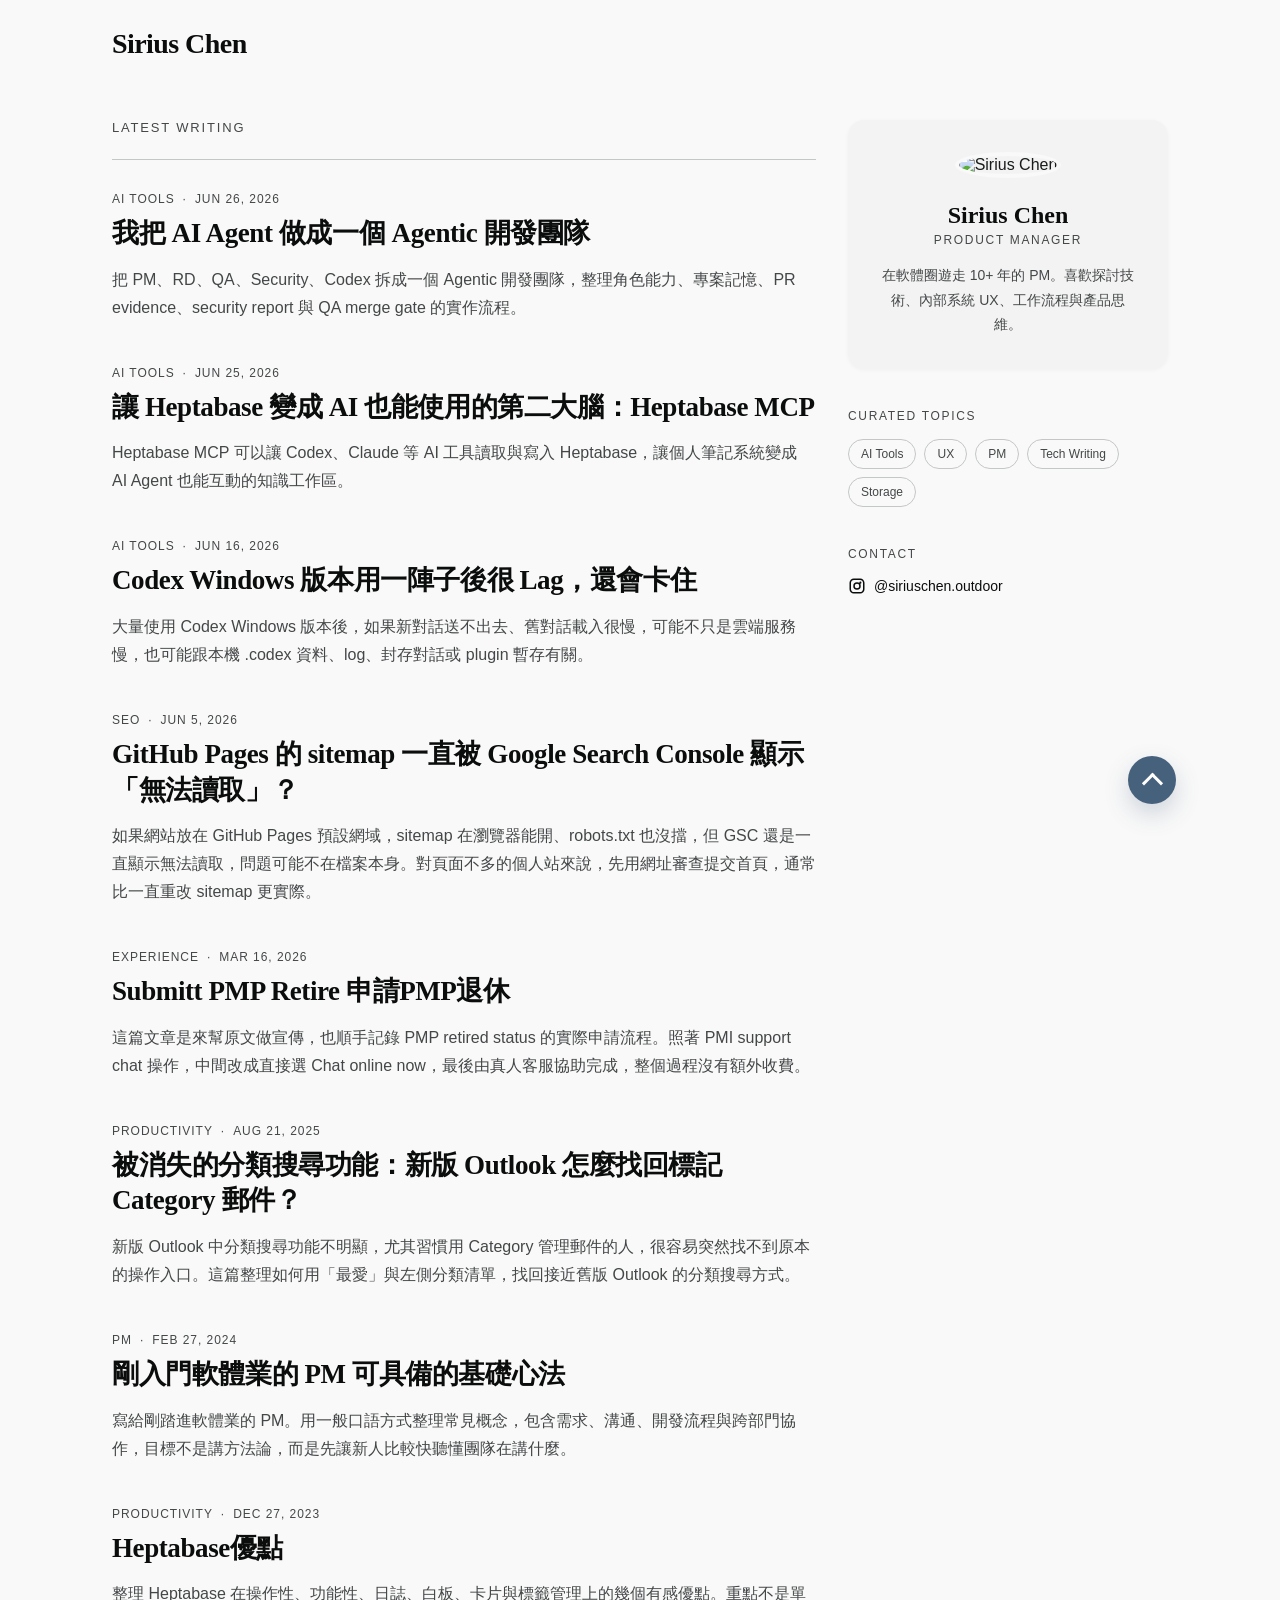
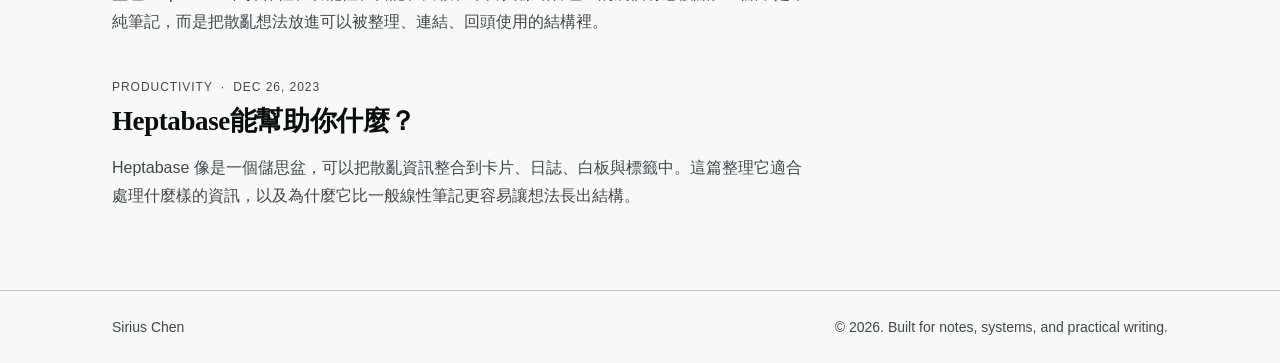
==== commit 60ff3c6e: "Add agentic dev team article to homepage" ====
--- a/index.html
+++ b/index.html
@@ -35,6 +35,7 @@
       <section>
         <div class="section-label">Latest Writing</div><div class="rule"></div>
         <div class="post-list">
+          <article class="post" itemscope itemtype="https://schema.org/Article"><div class="post-meta"><span itemprop="articleSection">AI Tools</span><span>·</span><time datetime="2026-06-26" itemprop="datePublished">Jun 26, 2026</time></div><h1 itemprop="headline"><a href="/articles/ai-agent-dev-team.html" itemprop="url">我把 AI Agent 做成一個 Agentic 開發團隊</a></h1><p itemprop="description">把 PM、RD、QA、Security、Codex 拆成一個 Agentic 開發團隊，整理角色能力、專案記憶、PR evidence、security report 與 QA merge gate 的實作流程。</p></article>
           <article class="post" itemscope itemtype="https://schema.org/Article"><div class="post-meta"><span itemprop="articleSection">AI Tools</span><span>·</span><time datetime="2026-06-25" itemprop="datePublished">Jun 25, 2026</time></div><h1 itemprop="headline"><a href="/articles/heptabase-mcp.html" itemprop="url">讓 Heptabase 變成 AI 也能使用的第二大腦：Heptabase MCP</a></h1><p itemprop="description">Heptabase MCP 可以讓 Codex、Claude 等 AI 工具讀取與寫入 Heptabase，讓個人筆記系統變成 AI Agent 也能互動的知識工作區。</p></article>
           <article class="post" itemscope itemtype="https://schema.org/Article"><div class="post-meta"><span itemprop="articleSection">AI Tools</span><span>·</span><time datetime="2026-06-16" itemprop="datePublished">Jun 16, 2026</time></div><h1 itemprop="headline"><a href="/articles/codex-windows-lag-or-freeze.html" itemprop="url">Codex Windows 版本用一陣子後很 Lag，還會卡住</a></h1><p itemprop="description">大量使用 Codex Windows 版本後，如果新對話送不出去、舊對話載入很慢，可能不只是雲端服務慢，也可能跟本機 .codex 資料、log、封存對話或 plugin 暫存有關。</p></article>
           <article class="post" itemscope itemtype="https://schema.org/Article"><div class="post-meta"><span itemprop="articleSection">SEO</span><span>·</span><time datetime="2026-06-05" itemprop="datePublished">Jun 5, 2026</time></div><h1 itemprop="headline"><a href="/articles/github-pages-sitemap-gsc.html" itemprop="url">GitHub Pages 的 sitemap 一直被 Google Search Console 顯示「無法讀取」？</a></h1><p itemprop="description">如果網站放在 GitHub Pages 預設網域，sitemap 在瀏覽器能開、robots.txt 也沒擋，但 GSC 還是一直顯示無法讀取，問題可能不在檔案本身。對頁面不多的個人站來說，先用網址審查提交首頁，通常比一直重改 sitemap 更實際。</p></article>
